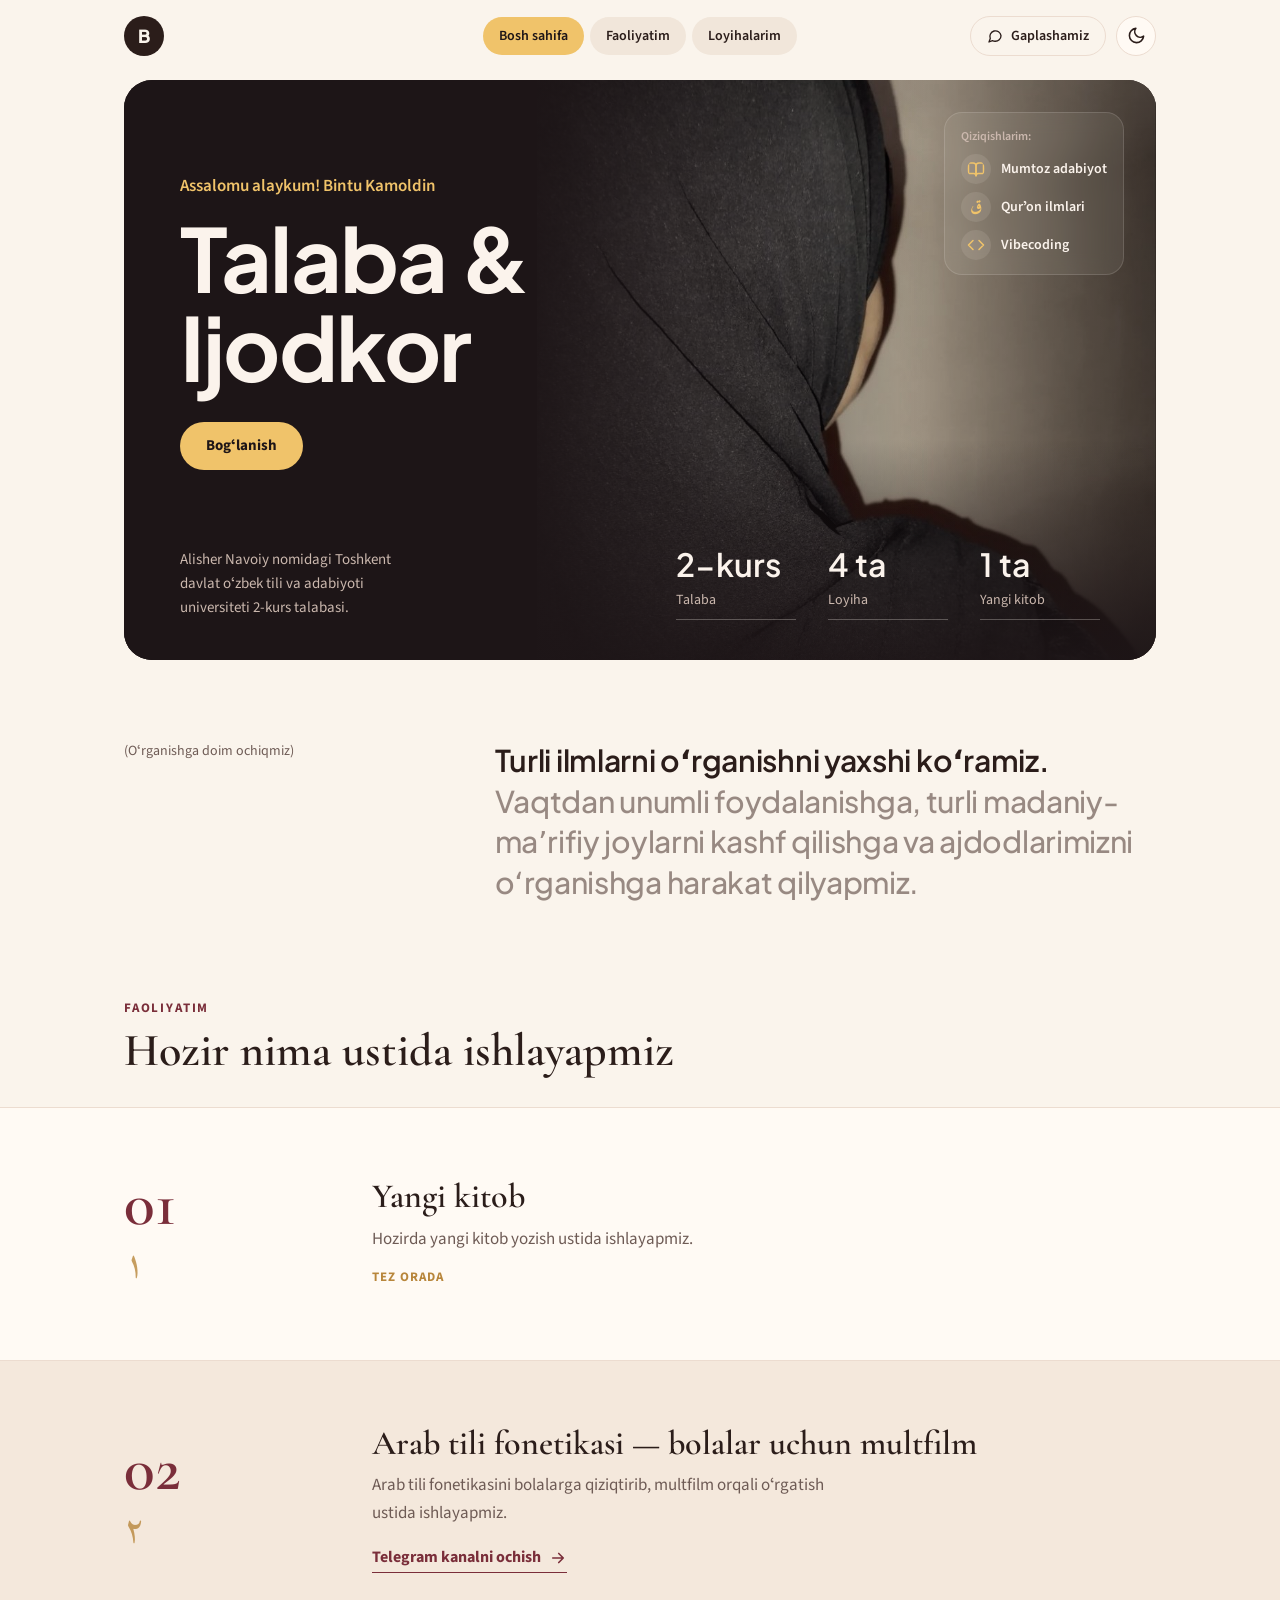
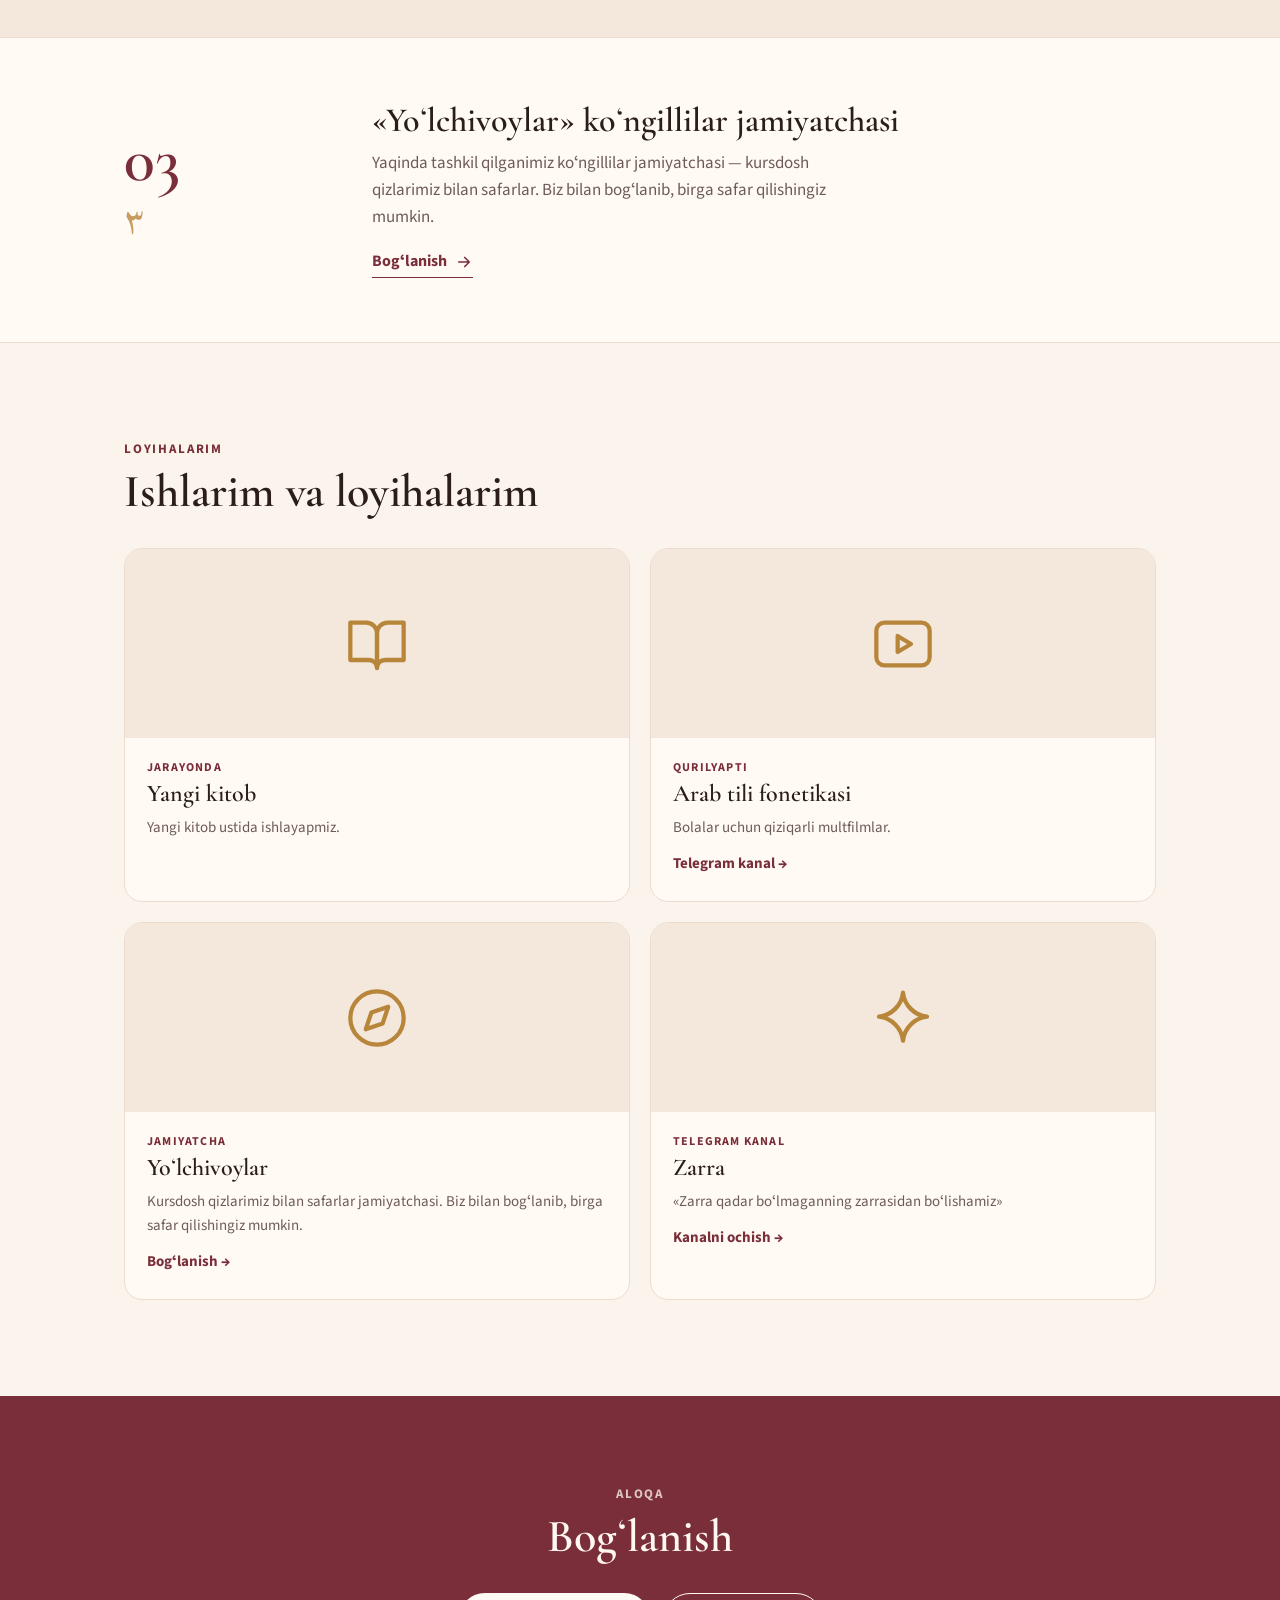
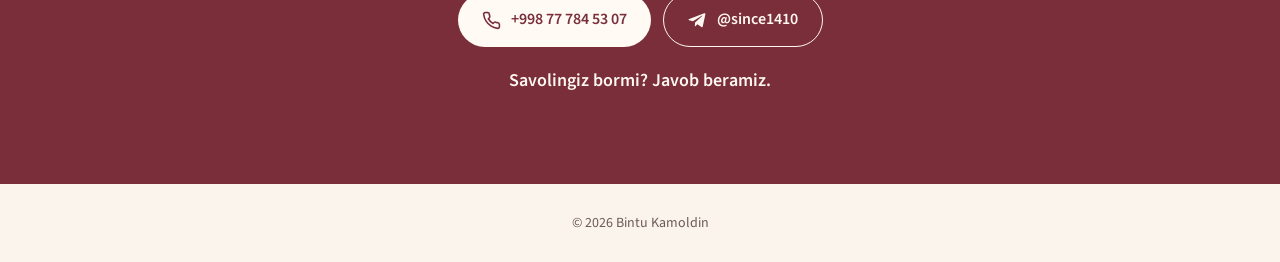
==== Durdona/index.html @ 03c49ab1 "Birinchi commit: shaxsiy vizitka sayti Co-Authored-By: Claude Opus 5.5 <noreply@anthropic.com> Claud" ====
<!doctype html>
<html lang="uz">
<head>
<meta charset="utf-8">
<meta name="viewport" content="width=device-width, initial-scale=1">
<title>Bintu Kamoldin — talaba, ijodkor</title>
<meta name="description" content="Bintu Kamoldin — Alisher Navoiy nomidagi ToshDOʻTAU talabasi. Mumtoz adabiyot, vibecoding va Qurʼon ilmlari.">
<link rel="preconnect" href="https://fonts.googleapis.com">
<link rel="preconnect" href="https://fonts.gstatic.com" crossorigin>
<link href="https://fonts.googleapis.com/css2?family=Amiri:wght@400;700&family=Plus+Jakarta+Sans:wght@500;600;700;800&family=Cormorant+Garamond:wght@500;600;700&family=Source+Sans+3:wght@400;500;600;700&display=swap" rel="stylesheet">
<link rel="stylesheet" href="style.css">
<script src="script.js"></script>
</head>
<body>

  <!-- ===== Yuqori menyu ===== -->
  <header class="topbar">
    <div class="container topbar-inner">
      <a class="logo" href="#top" aria-label="Bintu Kamoldin — bosh sahifa"><span class="logo-circle">B</span></a>
      <nav class="nav">
        <a href="#top" class="active">Bosh sahifa</a>
        <a href="#faoliyat">Faoliyatim</a>
        <a href="#loyihalar">Loyihalarim</a>
      </nav>
      <div class="topbar-right">
        <a class="talk-btn" href="#aloqa">
          <svg viewBox="0 0 24 24" fill="none" stroke="currentColor" stroke-width="2" stroke-linecap="round" stroke-linejoin="round" aria-hidden="true"><path d="M21 11.5a8.4 8.4 0 0 1-9 8.4 8.6 8.6 0 0 1-3.8-.9L3 21l1.9-5.2A8.4 8.4 0 1 1 21 11.5z"/></svg>
          Gaplashamiz
        </a>
        <button class="theme-toggle" type="button" aria-label="Temani almashtirish" title="Temani almashtirish">
          <svg class="icon-moon" viewBox="0 0 24 24" fill="none" stroke="currentColor" stroke-width="2" stroke-linecap="round" stroke-linejoin="round" aria-hidden="true"><path d="M21 12.8A9 9 0 1 1 11.2 3a7 7 0 0 0 9.8 9.8z"/></svg>
          <svg class="icon-sun" viewBox="0 0 24 24" fill="none" stroke="currentColor" stroke-width="2" stroke-linecap="round" stroke-linejoin="round" aria-hidden="true"><circle cx="12" cy="12" r="4"/><path d="M12 2v2M12 20v2M4.9 4.9l1.4 1.4M17.7 17.7l1.4 1.4M2 12h2M20 12h2M4.9 19.1l1.4-1.4M17.7 6.3l1.4-1.4"/></svg>
        </button>
      </div>
    </div>
  </header>

  <main id="top">

    <!-- ===== Hero ===== -->
    <section class="hero">
      <div class="container">
        <div class="hero-card">
          <div class="hero-photo">
            <!-- Rasmingiz: images/photo.jpg -->
            <img src="images/photo.jpg" alt="Bintu Kamoldin">
            <div class="photo-placeholder" aria-hidden="true">
              <span class="ph-letter">ب</span>
              <span class="ph-note">Rasm shu yerda boʻladi</span>
            </div>
          </div>
          <div class="hero-shade" aria-hidden="true"></div>

          <div class="hero-main">
            <p class="hero-hello">Assalomu alaykum! Bintu Kamoldin</p>
            <h1>Talaba &amp;<br>Ijodkor</h1>
            <a class="hero-cta" href="https://t.me/since1410" target="_blank" rel="noopener">Bogʻlanish</a>
          </div>

          <div class="hero-panel">
            <p>Qiziqishlarim:</p>
            <ul>
              <li><svg viewBox="0 0 24 24" fill="none" stroke="currentColor" stroke-width="2" stroke-linecap="round" stroke-linejoin="round" aria-hidden="true"><path d="M2 4h6a4 4 0 0 1 4 4v13a3 3 0 0 0-3-3H2z"/><path d="M22 4h-6a4 4 0 0 0-4 4v13a3 3 0 0 1 3-3h7z"/></svg>Mumtoz adabiyot</li>
              <li><span class="panel-ar" aria-hidden="true">ق</span>Qurʼon ilmlari</li>
              <li><svg viewBox="0 0 24 24" fill="none" stroke="currentColor" stroke-width="2" stroke-linecap="round" stroke-linejoin="round" aria-hidden="true"><path d="m16 18 6-6-6-6M8 6l-6 6 6 6"/></svg>Vibecoding</li>
            </ul>
          </div>

          <div class="hero-bottom">
            <p class="hero-note" id="study-note">Alisher Navoiy nomidagi Toshkent davlat oʻzbek tili va adabiyoti universiteti 2-kurs talabasi.</p>
            <div class="hero-stats">
              <div><strong id="study-value">2-kurs</strong><span id="study-label">Talaba</span></div>
              <div><strong id="project-count">4 ta</strong><span>Loyiha</span></div>
              <div><strong>1 ta</strong><span>Yangi kitob</span></div>
            </div>
          </div>
        </div>
      </div>
    </section>

    <!-- ===== Men haqimda ===== -->
    <section class="intro container">
      <p class="avail">(Oʻrganishga doim ochiqmiz)</p>
      <p class="intro-text">
        <strong>Turli ilmlarni oʻrganishni yaxshi koʻramiz.</strong>
        <span>Vaqtdan unumli foydalanishga, turli madaniy-maʼrifiy joylarni kashf qilishga va ajdodlarimizni oʻrganishga harakat qilyapmiz.</span>
      </p>
    </section>

    <!-- ===== Faoliyatim (3 ta ish) ===== -->
    <div id="faoliyat" class="section-head container">
      <p class="eyebrow">Faoliyatim</p>
      <h2>Hozir nima ustida ishlayapmiz</h2>
    </div>

    <section class="service">
      <div class="container service-inner">
        <div class="service-mark"><span class="num">01</span><span class="ar">١</span></div>
        <div class="service-body">
          <h3>Yangi kitob</h3>
          <p>Hozirda yangi kitob yozish ustida ishlayapmiz.</p>
          <p class="status">Tez orada</p>
        </div>
      </div>
    </section>

    <section class="service service-alt">
      <div class="container service-inner">
        <div class="service-mark"><span class="num">02</span><span class="ar">٢</span></div>
        <div class="service-body">
          <h3>Arab tili fonetikasi — bolalar uchun multfilm</h3>
          <p>Arab tili fonetikasini bolalarga qiziqtirib, multfilm orqali oʻrgatish ustida ishlayapmiz.</p>
          <a class="link-btn" href="https://t.me/somethingwithai" target="_blank" rel="noopener">
            Telegram kanalni ochish
            <svg viewBox="0 0 24 24" fill="none" stroke="currentColor" stroke-width="2.2" stroke-linecap="round" stroke-linejoin="round" aria-hidden="true"><path d="M5 12h14M13 6l6 6-6 6"/></svg>
          </a>
        </div>
      </div>
    </section>

    <section class="service">
      <div class="container service-inner">
        <div class="service-mark"><span class="num">03</span><span class="ar">٣</span></div>
        <div class="service-body">
          <h3>«Yoʻlchivoylar» koʻngillilar jamiyatchasi</h3>
          <p>Yaqinda tashkil qilganimiz koʻngillilar jamiyatchasi — kursdosh qizlarimiz bilan safarlar.
          Biz bilan bogʻlanib, birga safar qilishingiz mumkin.</p>
          <a class="link-btn" href="https://t.me/since1410" target="_blank" rel="noopener">
            Bogʻlanish
            <svg viewBox="0 0 24 24" fill="none" stroke="currentColor" stroke-width="2.2" stroke-linecap="round" stroke-linejoin="round" aria-hidden="true"><path d="M5 12h14M13 6l6 6-6 6"/></svg>
          </a>
        </div>
      </div>
    </section>

    <!-- ===== Loyihalarim ===== -->
    <section id="loyihalar" class="projects">
      <div class="container">
        <div class="section-head-inline">
          <p class="eyebrow">Loyihalarim</p>
          <h2>Ishlarim va loyihalarim</h2>
        </div>

        <!-- Har bir loyiha — bitta <article class="project"> -->
        <div class="project-grid">
          <article class="project">
            <div class="project-cover">
              <svg viewBox="0 0 24 24" fill="none" stroke="currentColor" stroke-width="1.6" stroke-linecap="round" stroke-linejoin="round" aria-hidden="true"><path d="M2 4h6a4 4 0 0 1 4 4v13a3 3 0 0 0-3-3H2z"/><path d="M22 4h-6a4 4 0 0 0-4 4v13a3 3 0 0 1 3-3h7z"/></svg>
            </div>
            <div class="project-body">
              <p class="project-tag">Jarayonda</p>
              <h3>Yangi kitob</h3>
              <p>Yangi kitob ustida ishlayapmiz.</p>
            </div>
          </article>
          <article class="project">
            <div class="project-cover">
              <svg viewBox="0 0 24 24" fill="none" stroke="currentColor" stroke-width="1.6" stroke-linecap="round" stroke-linejoin="round" aria-hidden="true"><rect x="2" y="4" width="20" height="16" rx="3"/><path d="m10 9 5 3-5 3z"/></svg>
            </div>
            <div class="project-body">
              <p class="project-tag">Qurilyapti</p>
              <h3>Arab tili fonetikasi</h3>
              <p>Bolalar uchun qiziqarli multfilmlar.</p>
              <a class="project-link" href="https://t.me/somethingwithai" target="_blank" rel="noopener">Telegram kanal →</a>
            </div>
          </article>
          <article class="project">
            <div class="project-cover">
              <svg viewBox="0 0 24 24" fill="none" stroke="currentColor" stroke-width="1.6" stroke-linecap="round" stroke-linejoin="round" aria-hidden="true"><circle cx="12" cy="12" r="10"/><path d="m16.2 7.8-2.1 6.3-6.3 2.1 2.1-6.3z"/></svg>
            </div>
            <div class="project-body">
              <p class="project-tag">Jamiyatcha</p>
              <h3>Yoʻlchivoylar</h3>
              <p>Kursdosh qizlarimiz bilan safarlar jamiyatchasi. Biz bilan bogʻlanib, birga safar qilishingiz mumkin.</p>
              <a class="project-link" href="https://t.me/since1410" target="_blank" rel="noopener">Bogʻlanish →</a>
            </div>
          </article>
          <article class="project">
            <div class="project-cover">
              <svg viewBox="0 0 24 24" fill="none" stroke="currentColor" stroke-width="1.6" stroke-linecap="round" stroke-linejoin="round" aria-hidden="true"><path d="M12 2.5c.5 4.7 4.3 8.5 9 9-4.7.5-8.5 4.3-9 9-.5-4.7-4.3-8.5-9-9 4.7-.5 8.5-4.3 9-9z"/></svg>
            </div>
            <div class="project-body">
              <p class="project-tag">Telegram kanal</p>
              <h3>Zarra</h3>
              <p>«Zarra qadar boʻlmaganning zarrasidan boʻlishamiz»</p>
              <a class="project-link" href="https://t.me/whenilearn" target="_blank" rel="noopener">Kanalni ochish →</a>
            </div>
          </article>
        </div>
      </div>
    </section>

    <!-- ===== Aloqa ===== -->
    <section id="aloqa" class="contact">
      <div class="container contact-inner">
        <p class="eyebrow eyebrow-light">Aloqa</p>
        <h2>Bogʻlanish</h2>
        <div class="actions actions-center">
          <a class="btn btn-light" href="tel:+998777845307">
            <svg viewBox="0 0 24 24" fill="none" stroke="currentColor" stroke-width="2" stroke-linecap="round" stroke-linejoin="round" aria-hidden="true"><path d="M22 16.9v3a2 2 0 0 1-2.2 2 19.8 19.8 0 0 1-8.6-3.1 19.5 19.5 0 0 1-6-6A19.8 19.8 0 0 1 2.1 4.2 2 2 0 0 1 4.1 2h3a2 2 0 0 1 2 1.7c.1.9.4 1.8.7 2.7a2 2 0 0 1-.5 2.1L8 9.8a16 16 0 0 0 6 6l1.3-1.3a2 2 0 0 1 2.1-.4c.9.3 1.8.6 2.7.7a2 2 0 0 1 1.7 2z"/></svg>
            +998 77 784 53 07
          </a>
          <a class="btn btn-ghost" href="https://t.me/since1410" target="_blank" rel="noopener">
            <svg viewBox="0 0 24 24" fill="currentColor" aria-hidden="true"><path d="M21.9 4.3 18.7 19.4c-.2 1.1-.9 1.3-1.8.8l-4.9-3.6-2.4 2.3c-.3.3-.5.5-1 .5l.3-5 9.1-8.2c.4-.4-.1-.6-.6-.2L6.2 13.1l-4.8-1.5c-1-.3-1.1-1 .2-1.5L20.5 2.8c.9-.3 1.7.2 1.4 1.5z"/></svg>
            @since1410
          </a>
        </div>
        <p class="question">Savolingiz bormi? Javob beramiz.</p>
      </div>
    </section>
  </main>

  <footer class="footer">
    <div class="container">© <span id="year">2026</span> Bintu Kamoldin</div>
  </footer>

</body>
</html>
---- Durdona/style.css ----
/* ===== Ranglar ===== */
:root {
  --bg: #faf4ec;
  --card: #fffaf4;
  --ink: #2b1d1a;
  --muted: #6e5b55;
  --line: #ecdcd0;
  --accent: #7a2e3a;       /* iliq qizgʻish-bordo */
  --accent-ink: #fff8f2;
  --gold: #b8863b;
  --soft: #f4e8dc;
  --band: #7a2e3a;         /* aloqa boʻlimi foni */
  --band-ink: #fff8f2;
  --pill: #f1e6da;          /* menyu tugmalari foni */
  --hero-card: #1d1517;     /* hero kartasi (ikkala temada ham toʻq) */
  --hero-ink: #fbf3ec;
  --hero-muted: #cbb8ae;
  --hero-accent: #f0c36a;   /* iliq tilla urgʻu */
  --hero-accent-ink: #1d1517;
}
/* Qorongʻi tema: qurilma sozlamasi boʻyicha (agar foydalanuvchi yorugʻni tanlamagan boʻlsa) */
@media (prefers-color-scheme: dark) {
  :root:not([data-theme="light"]) {
    --bg: #1b1314;
    --card: #241a1b;
    --ink: #f3e8e0;
    --muted: #b9a59c;
    --line: #3a2a2b;
    --accent: #e3909b;
    --accent-ink: #1b1314;
    --gold: #d9aa5f;
    --soft: #2c2021;
    --band: #3a1f25;
    --band-ink: #f3e8e0;
    --pill: #2f2324;
    --hero-card: #120c0d;
    color-scheme: dark;
  }
}
/* Qorongʻi tema: tugma orqali tanlanganda */
:root[data-theme="dark"] {
  --bg: #1b1314;
  --card: #241a1b;
  --ink: #f3e8e0;
  --muted: #b9a59c;
  --line: #3a2a2b;
  --accent: #e3909b;
  --accent-ink: #1b1314;
  --gold: #d9aa5f;
  --soft: #2c2021;
  --band: #3a1f25;
  --band-ink: #f3e8e0;
  --pill: #2f2324;
  --hero-card: #120c0d;
  color-scheme: dark;
}

/* ===== Asos ===== */
* { box-sizing: border-box; margin: 0; padding: 0; }
html { scroll-behavior: smooth; scroll-padding-top: 72px; }
body {
  background: var(--bg);
  color: var(--ink);
  font-family: "Source Sans 3", system-ui, -apple-system, "Segoe UI", sans-serif;
  font-size: 17px;
  line-height: 1.6;
  transition: background-color .25s ease, color .25s ease;
}
a { color: inherit; }
.container {
  width: 100%;
  max-width: 1080px;
  margin: 0 auto;
  padding-left: 24px;
  padding-right: 24px;
}
.eyebrow {
  font-size: 13px;
  font-weight: 700;
  letter-spacing: .14em;
  text-transform: uppercase;
  color: var(--accent);
}
h1, h2, h3 {
  font-family: "Cormorant Garamond", Georgia, "Times New Roman", serif;
  font-weight: 600;
  line-height: 1.1;
  text-wrap: balance;
}
h2 { font-size: clamp(32px, 5vw, 46px); margin-top: 6px; }
.lead { color: var(--muted); font-size: 18px; max-width: 50ch; }

/* ===== Tugmalar ===== */
.actions { display: flex; flex-wrap: wrap; gap: 12px; margin-top: 32px; }
.actions-center { justify-content: center; }
.btn {
  display: inline-flex;
  align-items: center;
  justify-content: center;
  gap: 10px;
  padding: 13px 24px;
  border-radius: 999px;
  font-size: 16px;
  font-weight: 600;
  text-decoration: none;
  transition: transform .15s ease, opacity .15s ease;
}
.btn:hover { transform: translateY(-1px); opacity: .92; }
.btn:focus-visible, .link-btn:focus-visible { outline: 3px solid var(--gold); outline-offset: 3px; }
.btn svg { width: 19px; height: 19px; flex: none; }
.btn-primary { background: var(--accent); color: var(--accent-ink); }
.btn-outline { border: 1.5px solid var(--accent); color: var(--accent); }
.btn-light { background: var(--card); color: var(--accent); }
.btn-ghost { border: 1.5px solid var(--band-ink); color: var(--band-ink); }

/* ===== Yuqori menyu ===== */
.topbar {
  position: sticky;
  top: 0;
  z-index: 10;
  background: var(--bg);
}
.topbar-inner {
  display: grid;
  grid-template-columns: 1fr auto 1fr;
  align-items: center;
  height: 72px;
}
.logo { text-decoration: none; justify-self: start; }
.logo-circle {
  width: 40px;
  height: 40px;
  border-radius: 50%;
  background: var(--ink);
  color: var(--bg);
  display: grid;
  place-items: center;
  font-family: "Plus Jakarta Sans", system-ui, sans-serif;
  font-weight: 800;
  font-size: 18px;
}
.nav { display: flex; gap: 6px; }
.nav a {
  text-decoration: none;
  font-size: 14px;
  font-weight: 600;
  color: var(--ink);
  background: var(--pill);
  padding: 8px 16px;
  border-radius: 999px;
}
.nav a:hover { color: var(--accent); }
.nav a.active { background: var(--hero-accent); color: var(--hero-accent-ink); }
.topbar-right { display: flex; align-items: center; gap: 10px; justify-self: end; }
.talk-btn {
  display: inline-flex;
  align-items: center;
  gap: 8px;
  font-size: 14px;
  font-weight: 600;
  text-decoration: none;
  color: var(--ink);
  border: 1.5px solid var(--line);
  padding: 8px 16px;
  border-radius: 999px;
}
.talk-btn svg { width: 16px; height: 16px; }
.talk-btn:hover { border-color: var(--accent); color: var(--accent); }
.nav a:focus-visible, .talk-btn:focus-visible, .hero-cta:focus-visible { outline: 3px solid var(--gold); outline-offset: 3px; }

/* ===== Tema tugmasi ===== */
.theme-toggle {
  width: 40px;
  height: 40px;
  border-radius: 50%;
  border: 1.5px solid var(--line);
  background: var(--card);
  color: var(--ink);
  display: grid;
  place-items: center;
  cursor: pointer;
  flex: none;
}
.theme-toggle:hover { color: var(--accent); }
.theme-toggle:focus-visible { outline: 3px solid var(--gold); outline-offset: 2px; }
.theme-toggle svg { width: 19px; height: 19px; }
.theme-toggle .icon-sun { display: none; }
[data-current="dark"] .theme-toggle .icon-sun { display: block; }
[data-current="dark"] .theme-toggle .icon-moon { display: none; }

/* ===== Hero (toʻq karta) ===== */
.hero { padding: 8px 0 0; }
.hero-card {
  position: relative;
  overflow: hidden;
  border-radius: 28px;
  background: var(--hero-card);
  color: var(--hero-ink);
  min-height: 580px;
  padding: 56px 56px 40px;
  display: flex;
  flex-direction: column;
  justify-content: space-between;
  gap: 40px;
}
.hero-photo {
  position: absolute;
  top: 0;
  bottom: 0;
  right: 0;
  width: 60%;
}
.hero-photo img {
  position: absolute;
  inset: 0;
  width: 100%;
  height: 100%;
  object-fit: cover;
  object-position: center 30%;
  filter: brightness(.78) contrast(1.05) sepia(.12);
}
.hero-shade {
  position: absolute;
  inset: 0;
  pointer-events: none;
  background:
    linear-gradient(90deg, var(--hero-card) 38%, color-mix(in srgb, var(--hero-card) 55%, transparent) 55%, transparent 78%),
    linear-gradient(0deg, color-mix(in srgb, var(--hero-card) 90%, transparent) 0%, transparent 38%),
    linear-gradient(270deg, color-mix(in srgb, var(--hero-card) 45%, transparent) 0%, transparent 25%);
}
.photo-placeholder {
  position: absolute;
  inset: 0;
  display: none;
  flex-direction: column;
  align-items: center;
  justify-content: center;
  gap: 8px;
  color: var(--hero-accent);
}
.hero-photo.no-photo img { display: none; }
.hero-photo.no-photo .photo-placeholder { display: flex; }
.ph-letter { font-family: "Amiri", serif; font-size: 150px; line-height: 1; opacity: .5; }
.ph-note { font-size: 14px; color: var(--hero-muted); }

.hero-main { position: relative; margin: auto 0; max-width: 560px; }
.hero-hello { color: var(--hero-accent); font-size: 17px; font-weight: 600; }
.hero h1 {
  font-family: "Plus Jakarta Sans", system-ui, -apple-system, "Segoe UI", sans-serif;
  font-weight: 700;
  font-size: clamp(48px, 7vw, 88px);
  line-height: 1.02;
  letter-spacing: -0.02em;
  color: var(--hero-ink);
  margin: 12px 0 30px;
}
.hero-cta {
  display: inline-block;
  background: var(--hero-accent);
  color: var(--hero-accent-ink);
  font-size: 15px;
  font-weight: 700;
  padding: 12px 26px;
  border-radius: 999px;
  text-decoration: none;
  transition: transform .15s ease;
}
.hero-cta:hover { transform: translateY(-1px); }

.hero-panel {
  position: absolute;
  top: 32px;
  right: 32px;
  background: color-mix(in srgb, var(--hero-ink) 7%, transparent);
  border: 1px solid color-mix(in srgb, var(--hero-ink) 14%, transparent);
  backdrop-filter: blur(10px);
  border-radius: 18px;
  padding: 14px 16px;
}
.hero-panel p { font-size: 12px; font-weight: 600; color: var(--hero-muted); margin-bottom: 8px; }
.hero-panel ul { list-style: none; display: flex; flex-direction: column; gap: 8px; }
.hero-panel li { display: flex; align-items: center; gap: 10px; font-size: 14px; font-weight: 600; color: var(--hero-ink); }
.hero-panel svg, .panel-ar {
  width: 30px;
  height: 30px;
  padding: 6px;
  border-radius: 50%;
  background: color-mix(in srgb, var(--hero-ink) 10%, transparent);
  color: var(--hero-accent);
  flex: none;
}
.panel-ar { display: grid; place-items: center; padding: 0; font-family: "Amiri", serif; font-size: 18px; line-height: 1; }

.hero-bottom {
  position: relative;
  display: flex;
  justify-content: space-between;
  align-items: flex-end;
  gap: 32px;
}
.hero-note { max-width: 34ch; font-size: 15px; color: var(--hero-muted); }
.hero-stats { display: grid; grid-template-columns: repeat(3, minmax(120px, 1fr)); gap: 32px; }
.hero-stats strong {
  display: block;
  font-family: "Plus Jakarta Sans", system-ui, sans-serif;
  font-size: 32px;
  font-weight: 600;
  line-height: 1.1;
  color: var(--hero-ink);
}
.hero-stats span {
  display: block;
  margin-top: 6px;
  padding-bottom: 8px;
  font-size: 14px;
  color: var(--hero-muted);
  border-bottom: 1px solid color-mix(in srgb, var(--hero-ink) 28%, transparent);
}

/* ===== Men haqimda ===== */
.intro {
  display: grid;
  grid-template-columns: 1fr 2fr;
  gap: 40px;
  padding-top: 80px;
  padding-bottom: 32px;
}
.avail { font-size: 14px; color: var(--muted); }
.intro-text {
  font-family: "Plus Jakarta Sans", system-ui, sans-serif;
  font-size: clamp(22px, 2.6vw, 30px);
  font-weight: 500;
  line-height: 1.35;
  letter-spacing: -0.01em;
}
.intro-text strong { font-weight: 600; color: var(--ink); }
.intro-text span { color: color-mix(in srgb, var(--muted) 70%, transparent); }

/* ===== Faoliyatim ===== */
.section-head { padding-top: 64px; padding-bottom: 32px; }
.service { background: var(--card); border-top: 1px solid var(--line); padding: 64px 0; }
.service-alt { background: var(--soft); }
.service-inner {
  display: grid;
  grid-template-columns: 200px 1fr;
  gap: 48px;
  align-items: center;
}
.service-mark { display: flex; flex-direction: column; gap: 2px; }
.service-mark .num {
  font-family: "Cormorant Garamond", Georgia, serif;
  font-size: 64px;
  font-weight: 600;
  line-height: 1;
  color: var(--accent);
}
.service-mark .ar {
  font-family: "Amiri", serif;
  font-size: 36px;
  color: var(--gold);
  opacity: .8;
}
.service-body { min-width: 0; }
.service-body h3 { font-size: clamp(26px, 3.4vw, 34px); margin-bottom: 10px; }
.service-body p { color: var(--muted); font-size: 17px; max-width: 58ch; }
.status {
  display: inline-block;
  margin-top: 14px;
  font-size: 13px !important;
  font-weight: 700;
  letter-spacing: .08em;
  text-transform: uppercase;
  color: var(--gold) !important;
}
.link-btn {
  display: inline-flex;
  align-items: center;
  gap: 8px;
  margin-top: 18px;
  font-weight: 700;
  font-size: 16px;
  color: var(--accent);
  text-decoration: none;
  border-bottom: 1.5px solid currentColor;
  padding-bottom: 2px;
}
.link-btn svg { width: 18px; height: 18px; transition: transform .15s ease; }
.link-btn:hover svg { transform: translateX(3px); }

/* ===== Loyihalarim ===== */
.projects { padding: 96px 0; border-top: 1px solid var(--line); }
.section-head-inline { padding-bottom: 32px; }
.project-grid {
  display: grid;
  grid-template-columns: repeat(2, 1fr);
  gap: 20px;
}
.project {
  background: var(--card);
  border: 1px solid var(--line);
  border-radius: 18px;
  overflow: hidden;
  transition: transform .2s ease;
}
.project:hover { transform: translateY(-3px); }
.project-cover {
  aspect-ratio: 16 / 6;
  background: var(--soft);
  display: grid;
  place-items: center;
}
.project-cover span { font-family: "Amiri", serif; font-size: 64px; color: var(--gold); opacity: .6; }
.project-cover svg { width: 64px; height: 64px; color: var(--gold); }
.project-link {
  display: inline-block;
  margin-top: 12px;
  font-size: 15px;
  font-weight: 700;
  color: var(--accent);
  text-decoration: none;
}
.project-link:hover { text-decoration: underline; text-underline-offset: 3px; }
.project-link:focus-visible { outline: 3px solid var(--gold); outline-offset: 3px; }
.project-cover img { width: 100%; height: 100%; object-fit: cover; }
.project-body { padding: 20px 22px 24px; }
.project-tag {
  font-size: 12px;
  font-weight: 700;
  letter-spacing: .1em;
  text-transform: uppercase;
  color: var(--accent);
}
.project-body h3 { font-size: 24px; margin: 4px 0 8px; }
.project-body p:not(.project-tag) { color: var(--muted); font-size: 15px; }

/* ===== Aloqa ===== */
.contact { background: var(--band); color: var(--band-ink); padding: 88px 0; }
.contact-inner { text-align: center; }
.eyebrow-light { color: var(--band-ink); opacity: .75; }
.contact h2 { margin-top: 6px; }
.question { margin-top: 20px; font-size: 18px; font-weight: 600; }

/* ===== Pastki qism ===== */
.footer { padding: 28px 0; font-size: 14px; color: var(--muted); text-align: center; }

/* ===== Telefon / planshet ===== */
@media (max-width: 860px) {
  .topbar-inner { grid-template-columns: auto 1fr; }
  .nav { display: none; }
  .hero-card { min-height: 0; padding: 28px 22px 26px; gap: 24px; }
  .hero-photo { width: 100%; height: 340px; bottom: auto; }
  .hero-shade {
    background: linear-gradient(0deg, var(--hero-card) calc(100% - 340px), color-mix(in srgb, var(--hero-card) 40%, transparent) calc(100% - 200px), transparent 100%);
  }
  .hero-main { margin: 250px 0 0; }
  .hero-panel { position: relative; top: auto; right: auto; }
  .hero-bottom { flex-direction: column; align-items: stretch; gap: 24px; }
  .hero-stats { grid-template-columns: repeat(3, 1fr); gap: 14px; }
  .hero-stats strong { font-size: 22px; }
  .hero-stats span { font-size: 13px; }
  .intro { grid-template-columns: 1fr; gap: 12px; padding-top: 56px; }
  .service { padding: 48px 0; }
  .service-inner { grid-template-columns: 1fr; gap: 12px; }
  .service-mark { flex-direction: row; align-items: baseline; gap: 14px; }
  .service-mark .num { font-size: 50px; }
  .project-grid { grid-template-columns: 1fr; }
  .projects { padding: 72px 0; }
}
@media (max-width: 520px) {
  .container { padding-left: 16px; padding-right: 16px; }
  .talk-btn { padding: 8px 12px; }
  .btn { flex: 1 1 100%; }
  .lead { font-size: 17px; }
}
@media (prefers-reduced-motion: reduce) {
  * { transition: none !important; scroll-behavior: auto !important; }
}
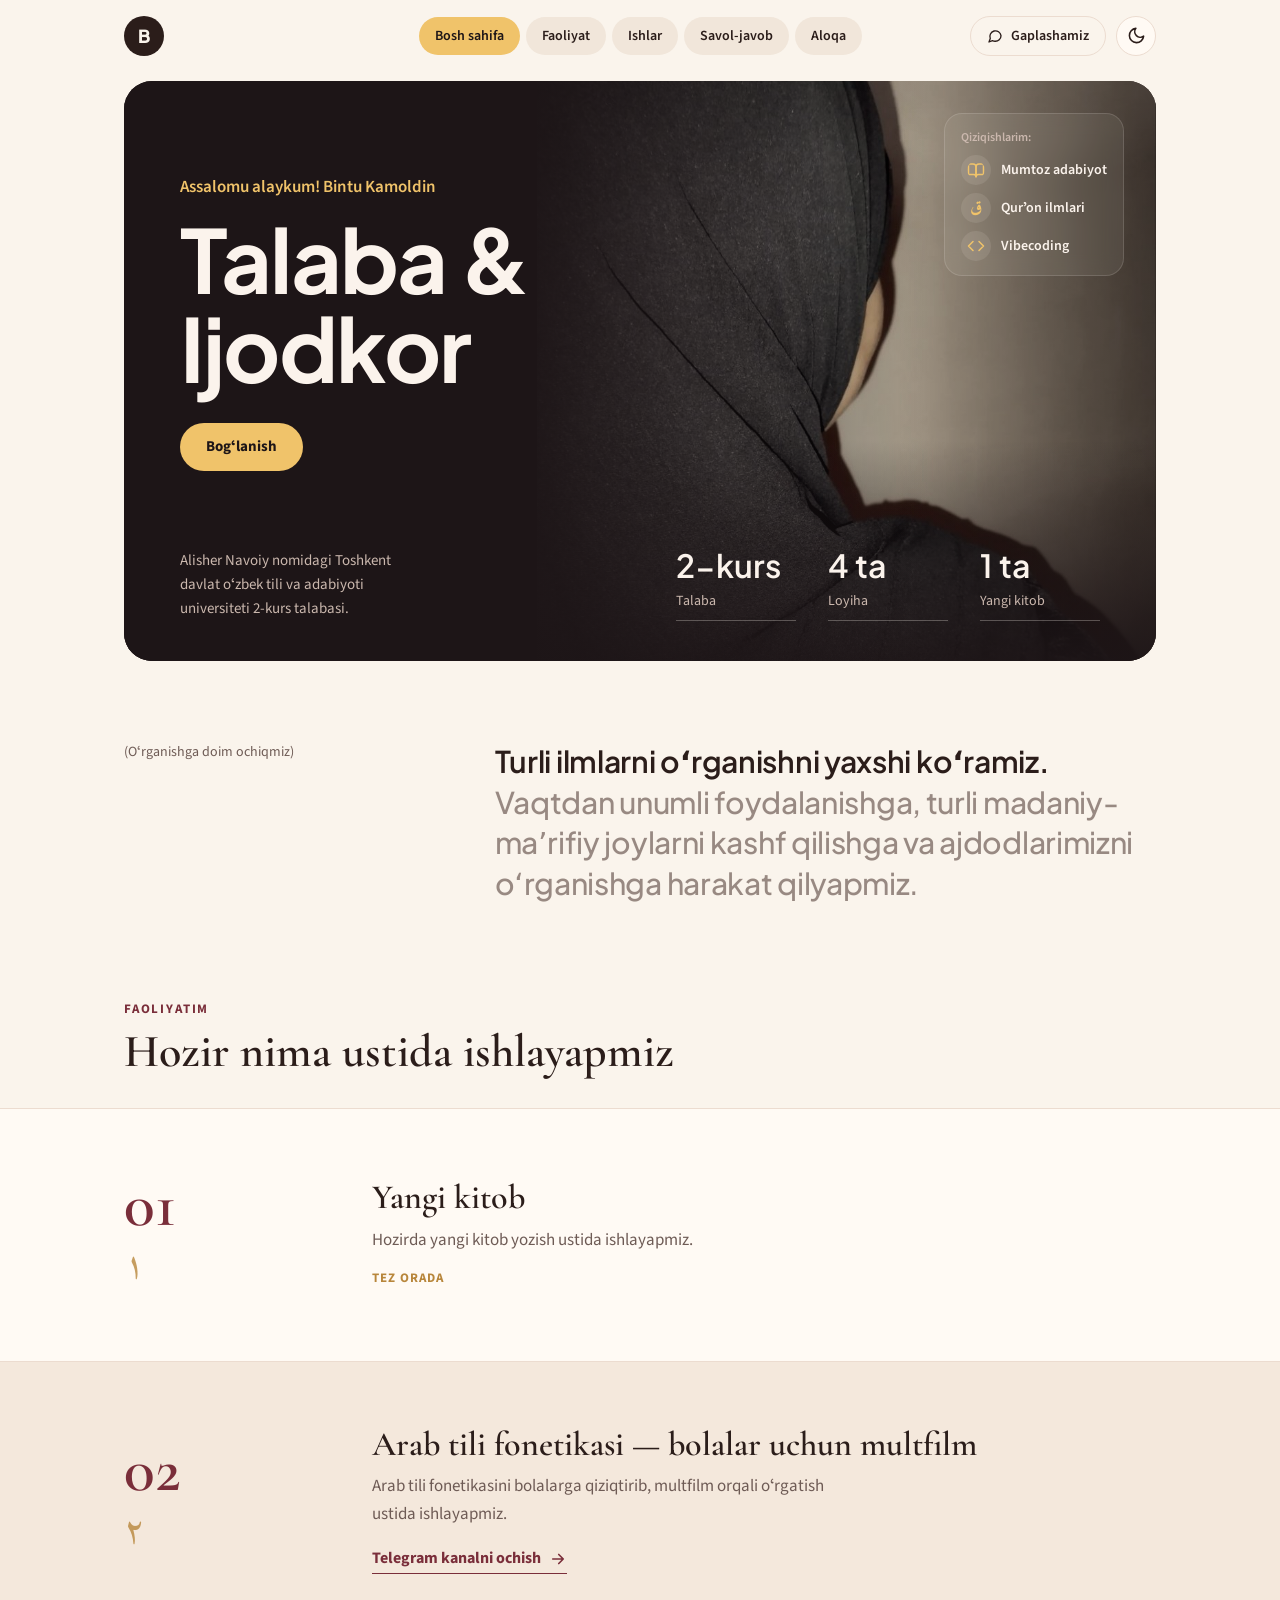
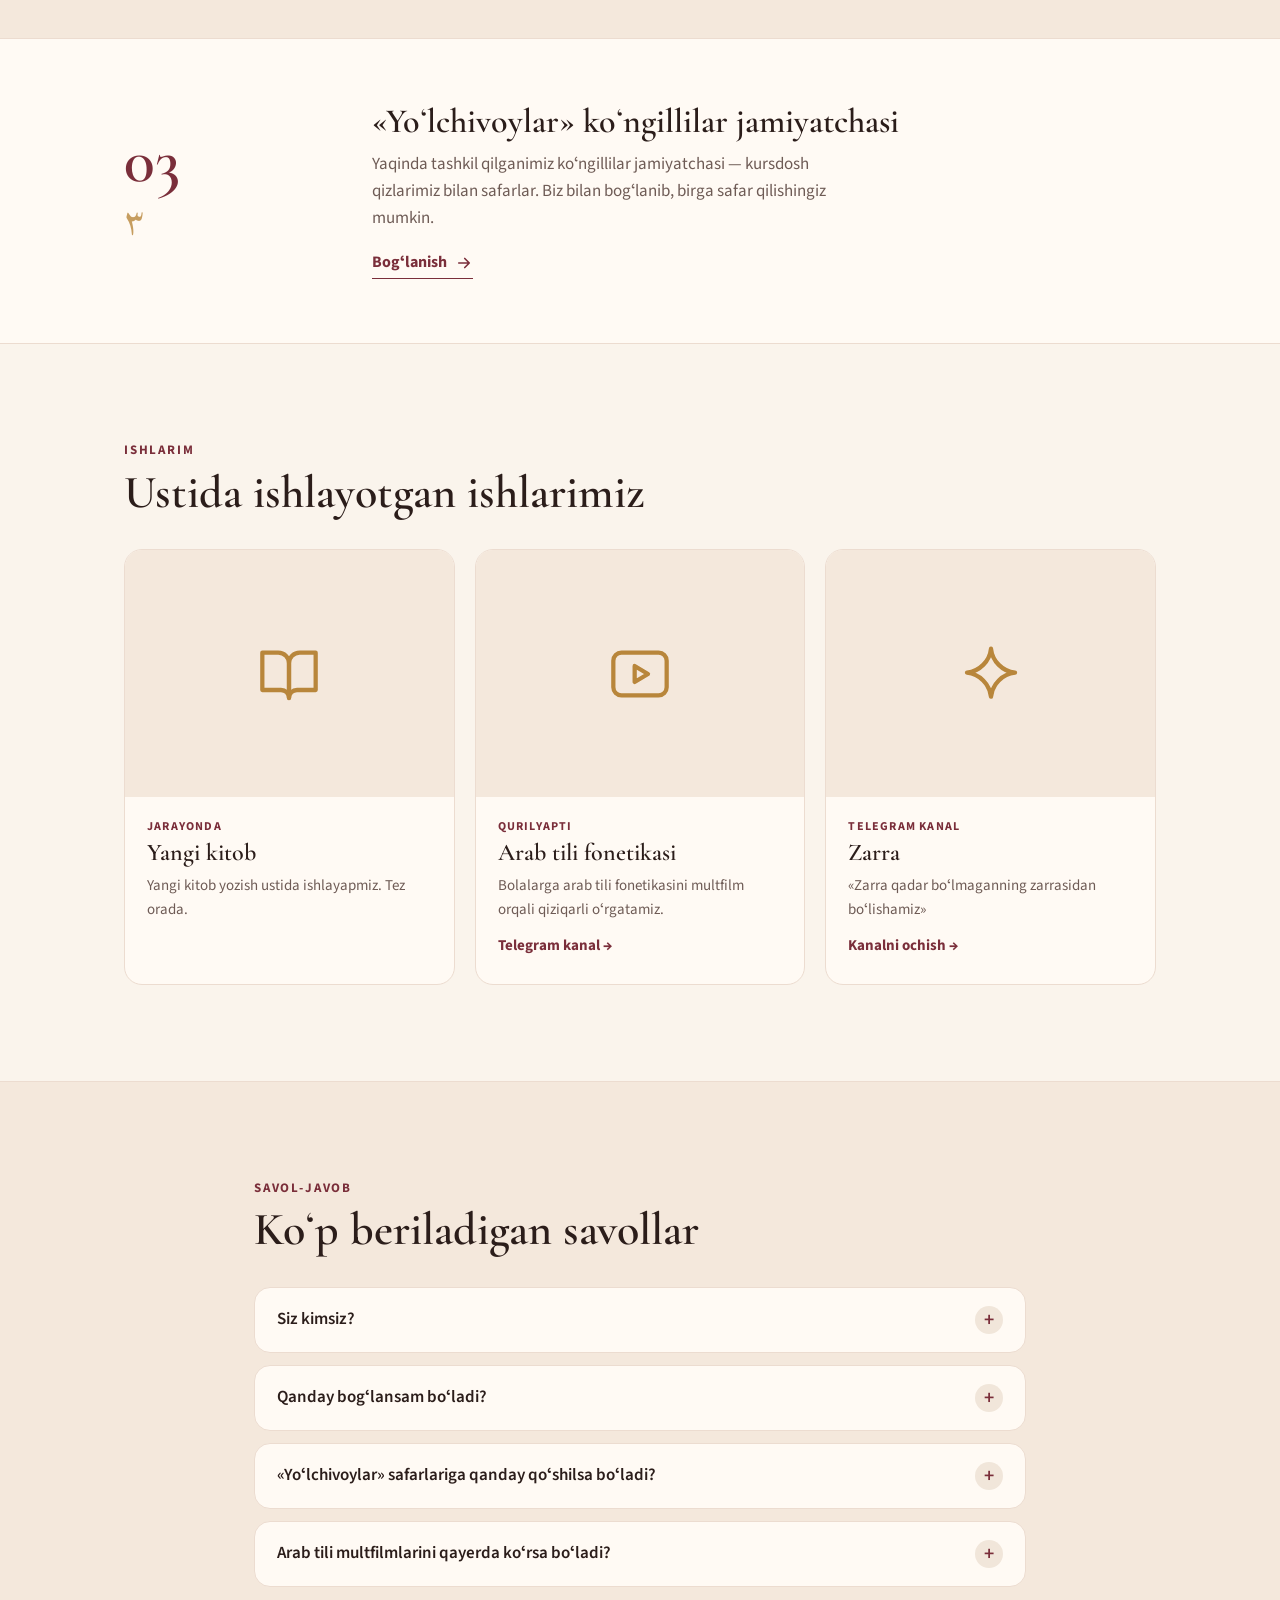
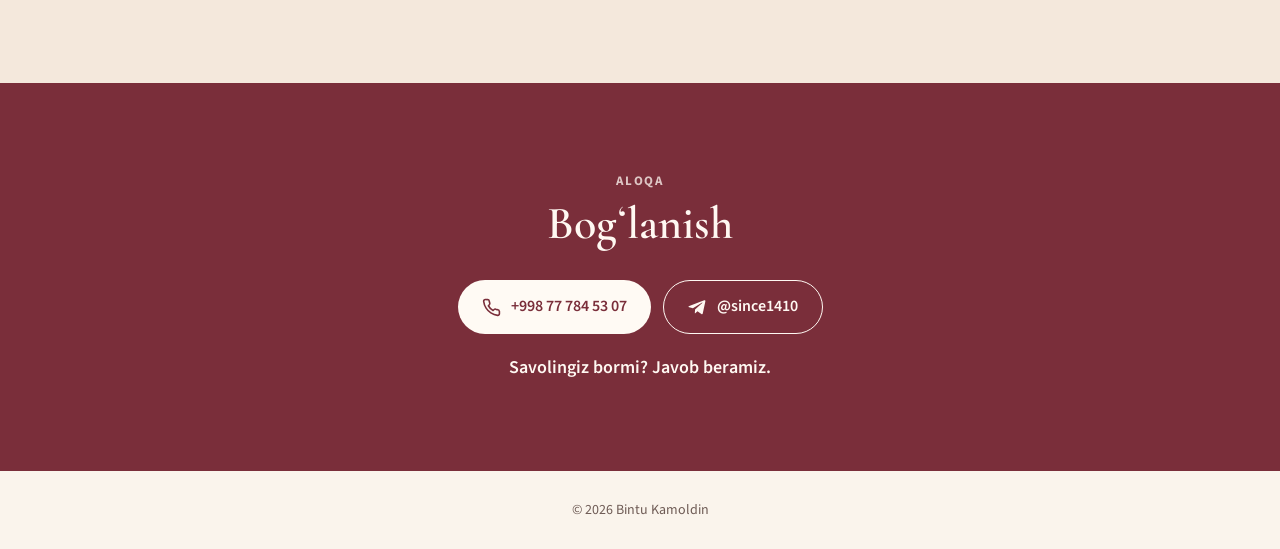
==== commit 60e2340c: "Sayt kengaytirildi: telefonda menyu, Ishlarim va Savol-javob - Menyu: 5 ta bo'lim havolasi, telefond" ====
--- a/Durdona/index.html
+++ b/Durdona/index.html
@@ -17,10 +17,12 @@
   <header class="topbar">
     <div class="container topbar-inner">
       <a class="logo" href="#top" aria-label="Bintu Kamoldin — bosh sahifa"><span class="logo-circle">B</span></a>
-      <nav class="nav">
-        <a href="#top" class="active">Bosh sahifa</a>
-        <a href="#faoliyat">Faoliyatim</a>
-        <a href="#loyihalar">Loyihalarim</a>
+      <nav class="nav" aria-label="Boʻlimlar">
+        <a href="#top" class="active" aria-current="true">Bosh sahifa</a>
+        <a href="#faoliyat">Faoliyat</a>
+        <a href="#ishlar">Ishlar</a>
+        <a href="#savol-javob">Savol-javob</a>
+        <a href="#aloqa">Aloqa</a>
       </nav>
       <div class="topbar-right">
         <a class="talk-btn" href="#aloqa">
@@ -118,7 +120,7 @@
       </div>
     </section>
 
-    <section class="service">
+    <section class="service" data-project>
       <div class="container service-inner">
         <div class="service-mark"><span class="num">03</span><span class="ar">٣</span></div>
         <div class="service-body">
@@ -133,49 +135,40 @@
       </div>
     </section>
 
-    <!-- ===== Loyihalarim ===== -->
-    <section id="loyihalar" class="projects">
+    <!-- ===== Ishlarim ===== -->
+    <section id="ishlar" class="projects">
       <div class="container">
         <div class="section-head-inline">
-          <p class="eyebrow">Loyihalarim</p>
-          <h2>Ishlarim va loyihalarim</h2>
-        </div>
-
-        <!-- Har bir loyiha — bitta <article class="project"> -->
+          <p class="eyebrow">Ishlarim</p>
+          <h2>Ustida ishlayotgan ishlarimiz</h2>
+        </div>
+
+        <!-- Har bir ish — bitta <article class="project" data-project>.
+             Rasm qoʻshish: rasmni images/ papkasiga qoʻying va
+             .project-cover ichidagi <svg> oʻrniga <img src="images/ish-1.jpg" alt="..."> yozing. -->
         <div class="project-grid">
-          <article class="project">
+          <article class="project" data-project>
             <div class="project-cover">
               <svg viewBox="0 0 24 24" fill="none" stroke="currentColor" stroke-width="1.6" stroke-linecap="round" stroke-linejoin="round" aria-hidden="true"><path d="M2 4h6a4 4 0 0 1 4 4v13a3 3 0 0 0-3-3H2z"/><path d="M22 4h-6a4 4 0 0 0-4 4v13a3 3 0 0 1 3-3h7z"/></svg>
             </div>
             <div class="project-body">
               <p class="project-tag">Jarayonda</p>
               <h3>Yangi kitob</h3>
-              <p>Yangi kitob ustida ishlayapmiz.</p>
+              <p>Yangi kitob yozish ustida ishlayapmiz. Tez orada.</p>
             </div>
           </article>
-          <article class="project">
+          <article class="project" data-project>
             <div class="project-cover">
               <svg viewBox="0 0 24 24" fill="none" stroke="currentColor" stroke-width="1.6" stroke-linecap="round" stroke-linejoin="round" aria-hidden="true"><rect x="2" y="4" width="20" height="16" rx="3"/><path d="m10 9 5 3-5 3z"/></svg>
             </div>
             <div class="project-body">
               <p class="project-tag">Qurilyapti</p>
               <h3>Arab tili fonetikasi</h3>
-              <p>Bolalar uchun qiziqarli multfilmlar.</p>
+              <p>Bolalarga arab tili fonetikasini multfilm orqali qiziqarli oʻrgatamiz.</p>
               <a class="project-link" href="https://t.me/somethingwithai" target="_blank" rel="noopener">Telegram kanal →</a>
             </div>
           </article>
-          <article class="project">
-            <div class="project-cover">
-              <svg viewBox="0 0 24 24" fill="none" stroke="currentColor" stroke-width="1.6" stroke-linecap="round" stroke-linejoin="round" aria-hidden="true"><circle cx="12" cy="12" r="10"/><path d="m16.2 7.8-2.1 6.3-6.3 2.1 2.1-6.3z"/></svg>
-            </div>
-            <div class="project-body">
-              <p class="project-tag">Jamiyatcha</p>
-              <h3>Yoʻlchivoylar</h3>
-              <p>Kursdosh qizlarimiz bilan safarlar jamiyatchasi. Biz bilan bogʻlanib, birga safar qilishingiz mumkin.</p>
-              <a class="project-link" href="https://t.me/since1410" target="_blank" rel="noopener">Bogʻlanish →</a>
-            </div>
-          </article>
-          <article class="project">
+          <article class="project" data-project>
             <div class="project-cover">
               <svg viewBox="0 0 24 24" fill="none" stroke="currentColor" stroke-width="1.6" stroke-linecap="round" stroke-linejoin="round" aria-hidden="true"><path d="M12 2.5c.5 4.7 4.3 8.5 9 9-4.7.5-8.5 4.3-9 9-.5-4.7-4.3-8.5-9-9 4.7-.5 8.5-4.3 9-9z"/></svg>
             </div>
@@ -186,6 +179,36 @@
               <a class="project-link" href="https://t.me/whenilearn" target="_blank" rel="noopener">Kanalni ochish →</a>
             </div>
           </article>
+        </div>
+      </div>
+    </section>
+
+    <!-- ===== Savol-javob ===== -->
+    <section id="savol-javob" class="faq">
+      <div class="container faq-inner">
+        <div class="section-head-inline">
+          <p class="eyebrow">Savol-javob</p>
+          <h2>Koʻp beriladigan savollar</h2>
+        </div>
+
+        <!-- Har bir savol — bitta <details class="faq-item">. Bosilganda javob ochiladi. -->
+        <div class="faq-list">
+          <details class="faq-item">
+            <summary>Siz kimsiz?</summary>
+            <p>Alisher Navoiy nomidagi Toshkent davlat oʻzbek tili va adabiyoti universiteti talabasimiz. Mumtoz adabiyot, Qurʼon ilmlari va vibecoding bilan qiziqamiz.</p>
+          </details>
+          <details class="faq-item">
+            <summary>Qanday bogʻlansam boʻladi?</summary>
+            <p>Telegramda <a href="https://t.me/since1410" target="_blank" rel="noopener">@since1410</a> ga yozing yoki <a href="tel:+998777845307">+998 77 784 53 07</a> raqamiga qoʻngʻiroq qiling. Javob beramiz.</p>
+          </details>
+          <details class="faq-item">
+            <summary>«Yoʻlchivoylar» safarlariga qanday qoʻshilsa boʻladi?</summary>
+            <p><a href="https://t.me/since1410" target="_blank" rel="noopener">@since1410</a> ga yozing — safarlar haqida aytib beramiz.</p>
+          </details>
+          <details class="faq-item">
+            <summary>Arab tili multfilmlarini qayerda koʻrsa boʻladi?</summary>
+            <p>Loyiha hozir qurilyapti. Yangiliklar <a href="https://t.me/somethingwithai" target="_blank" rel="noopener">Telegram kanalimizda</a> chiqadi.</p>
+          </details>
         </div>
       </div>
     </section>
--- a/Durdona/style.css
+++ b/Durdona/style.css
@@ -120,11 +120,16 @@
   z-index: 10;
   background: var(--bg);
 }
+.topbar {
+  border-bottom: 1px solid transparent;
+  transition: border-color .2s ease, background-color .25s ease;
+}
+.topbar.scrolled { border-bottom-color: var(--line); }
 .topbar-inner {
   display: grid;
   grid-template-columns: 1fr auto 1fr;
   align-items: center;
-  height: 72px;
+  min-height: 72px;
 }
 .logo { text-decoration: none; justify-self: start; }
 .logo-circle {
@@ -141,6 +146,7 @@
 }
 .nav { display: flex; gap: 6px; }
 .nav a {
+  white-space: nowrap;
   text-decoration: none;
   font-size: 14px;
   font-weight: 600;
@@ -387,12 +393,12 @@
 .link-btn svg { width: 18px; height: 18px; transition: transform .15s ease; }
 .link-btn:hover svg { transform: translateX(3px); }
 
-/* ===== Loyihalarim ===== */
+/* ===== Ishlarim ===== */
 .projects { padding: 96px 0; border-top: 1px solid var(--line); }
 .section-head-inline { padding-bottom: 32px; }
 .project-grid {
   display: grid;
-  grid-template-columns: repeat(2, 1fr);
+  grid-template-columns: repeat(3, 1fr);
   gap: 20px;
 }
 .project {
@@ -404,7 +410,7 @@
 }
 .project:hover { transform: translateY(-3px); }
 .project-cover {
-  aspect-ratio: 16 / 6;
+  aspect-ratio: 4 / 3;
   background: var(--soft);
   display: grid;
   place-items: center;
@@ -433,6 +439,49 @@
 .project-body h3 { font-size: 24px; margin: 4px 0 8px; }
 .project-body p:not(.project-tag) { color: var(--muted); font-size: 15px; }
 
+/* ===== Savol-javob ===== */
+.faq { padding: 96px 0; border-top: 1px solid var(--line); background: var(--soft); }
+.faq-inner { max-width: 820px; }
+.faq-list { display: grid; gap: 12px; }
+.faq-item {
+  background: var(--card);
+  border: 1px solid var(--line);
+  border-radius: 16px;
+  transition: border-color .2s ease;
+}
+.faq-item[open] { border-color: color-mix(in srgb, var(--accent) 45%, var(--line)); }
+.faq-item summary {
+  display: flex;
+  align-items: center;
+  justify-content: space-between;
+  gap: 16px;
+  padding: 18px 22px;
+  font-weight: 600;
+  font-size: 17px;
+  cursor: pointer;
+  list-style: none;
+}
+.faq-item summary::-webkit-details-marker { display: none; }
+.faq-item summary::after {
+  content: "+";
+  flex: none;
+  width: 28px;
+  height: 28px;
+  border-radius: 50%;
+  display: grid;
+  place-items: center;
+  font-size: 20px;
+  line-height: 1;
+  color: var(--accent);
+  background: var(--pill);
+  transition: transform .2s ease;
+}
+.faq-item[open] summary::after { transform: rotate(45deg); }
+.faq-item summary:hover { color: var(--accent); }
+.faq-item summary:focus-visible { outline: 3px solid var(--gold); outline-offset: 3px; border-radius: 16px; }
+.faq-item p { padding: 0 22px 20px; color: var(--muted); max-width: 62ch; }
+.faq-item p a { color: var(--accent); font-weight: 600; text-underline-offset: 3px; }
+
 /* ===== Aloqa ===== */
 .contact { background: var(--band); color: var(--band-ink); padding: 88px 0; }
 .contact-inner { text-align: center; }
@@ -443,10 +492,23 @@
 /* ===== Pastki qism ===== */
 .footer { padding: 28px 0; font-size: 14px; color: var(--muted); text-align: center; }
 
+/* ===== Menyu: tor ekranda havolalar ikkinchi qatorda, barmoq bilan suriladi ===== */
+@media (max-width: 1000px) {
+  html { scroll-padding-top: 124px; }
+  .topbar-inner { grid-template-columns: auto 1fr; min-height: 0; padding-top: 12px; row-gap: 10px; }
+  .nav {
+    grid-column: 1 / -1;
+    grid-row: 2;
+    overflow-x: auto;
+    scrollbar-width: none;
+    margin: 0 -24px;
+    padding: 0 24px 12px;
+  }
+  .nav::-webkit-scrollbar { display: none; }
+}
+
 /* ===== Telefon / planshet ===== */
 @media (max-width: 860px) {
-  .topbar-inner { grid-template-columns: auto 1fr; }
-  .nav { display: none; }
   .hero-card { min-height: 0; padding: 28px 22px 26px; gap: 24px; }
   .hero-photo { width: 100%; height: 340px; bottom: auto; }
   .hero-shade {
@@ -464,10 +526,14 @@
   .service-mark { flex-direction: row; align-items: baseline; gap: 14px; }
   .service-mark .num { font-size: 50px; }
   .project-grid { grid-template-columns: 1fr; }
-  .projects { padding: 72px 0; }
+  .project-cover { aspect-ratio: 16 / 9; }
+  .projects, .faq { padding: 72px 0; }
+  .faq-item summary { padding: 16px 18px; font-size: 16px; }
+  .faq-item p { padding: 0 18px 18px; }
 }
 @media (max-width: 520px) {
   .container { padding-left: 16px; padding-right: 16px; }
+  .nav { margin: 0 -16px; padding: 0 16px 12px; }
   .talk-btn { padding: 8px 12px; }
   .btn { flex: 1 1 100%; }
   .lead { font-size: 17px; }
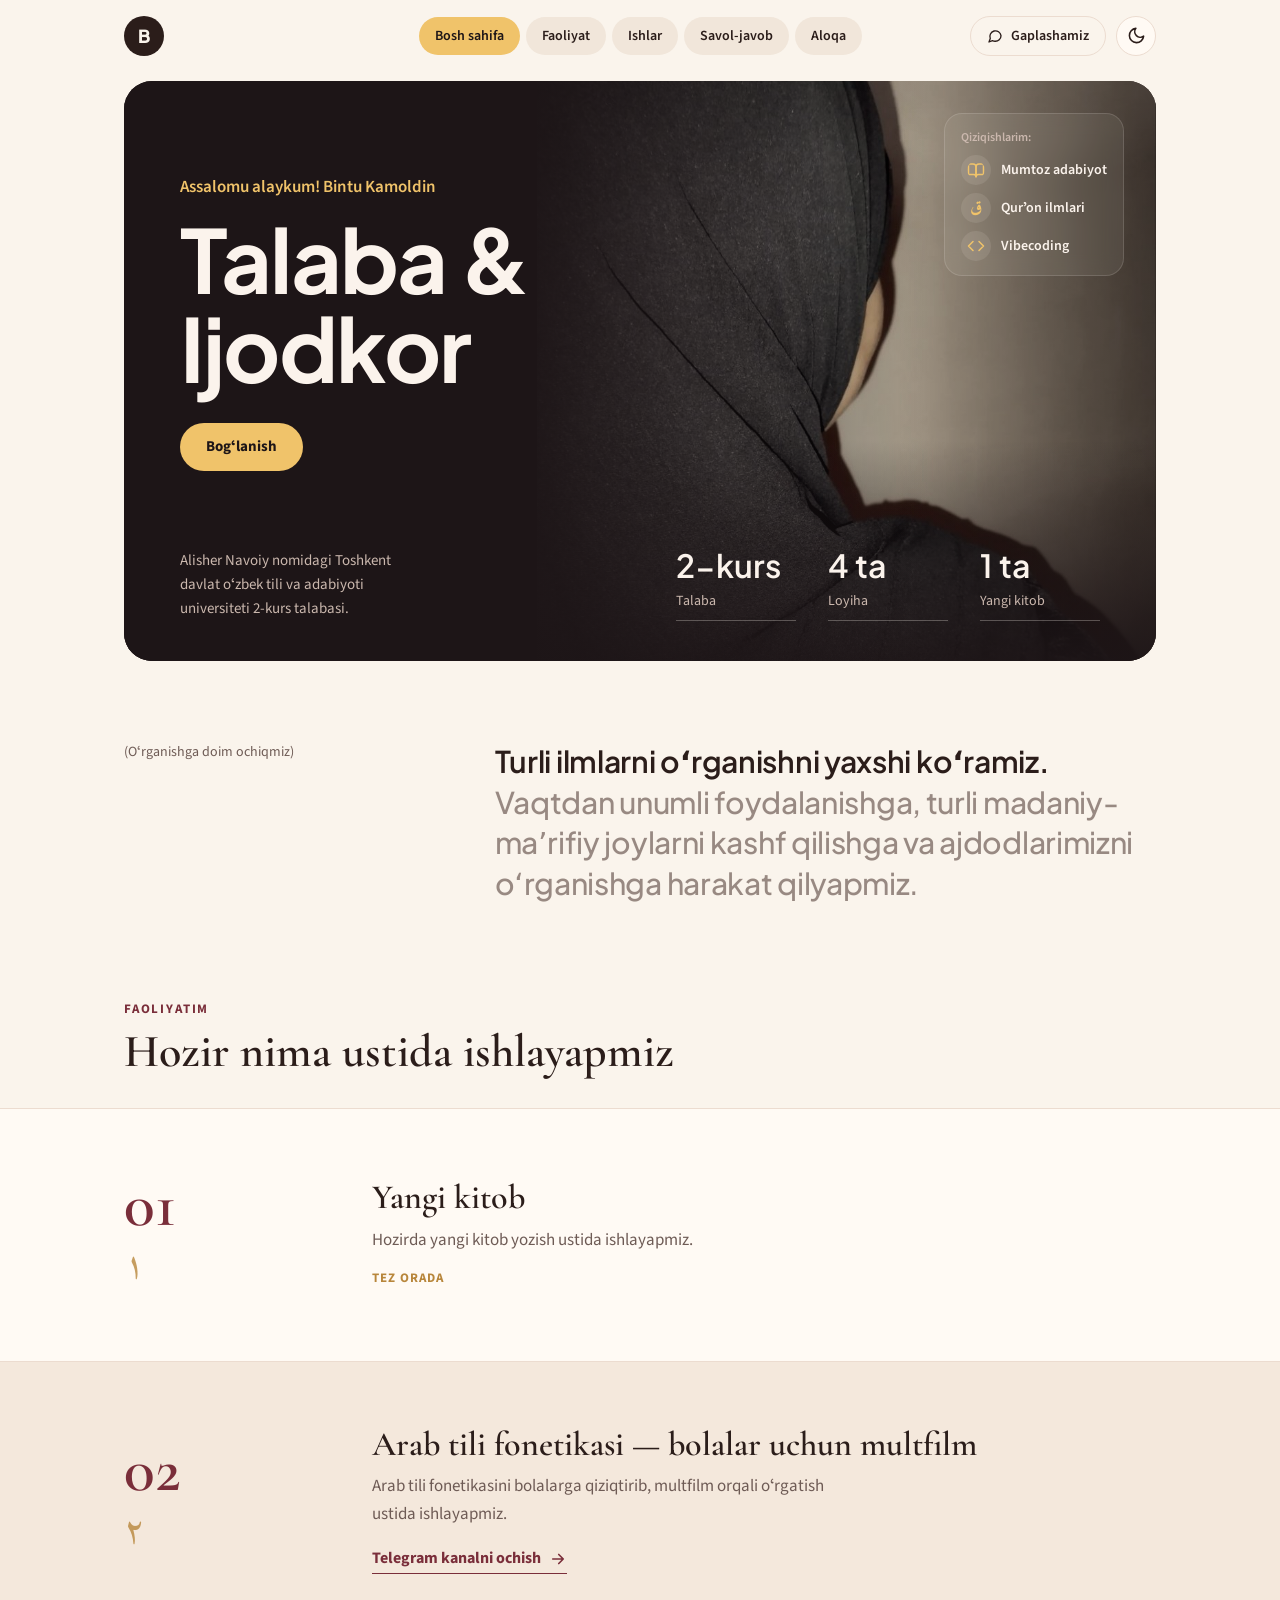
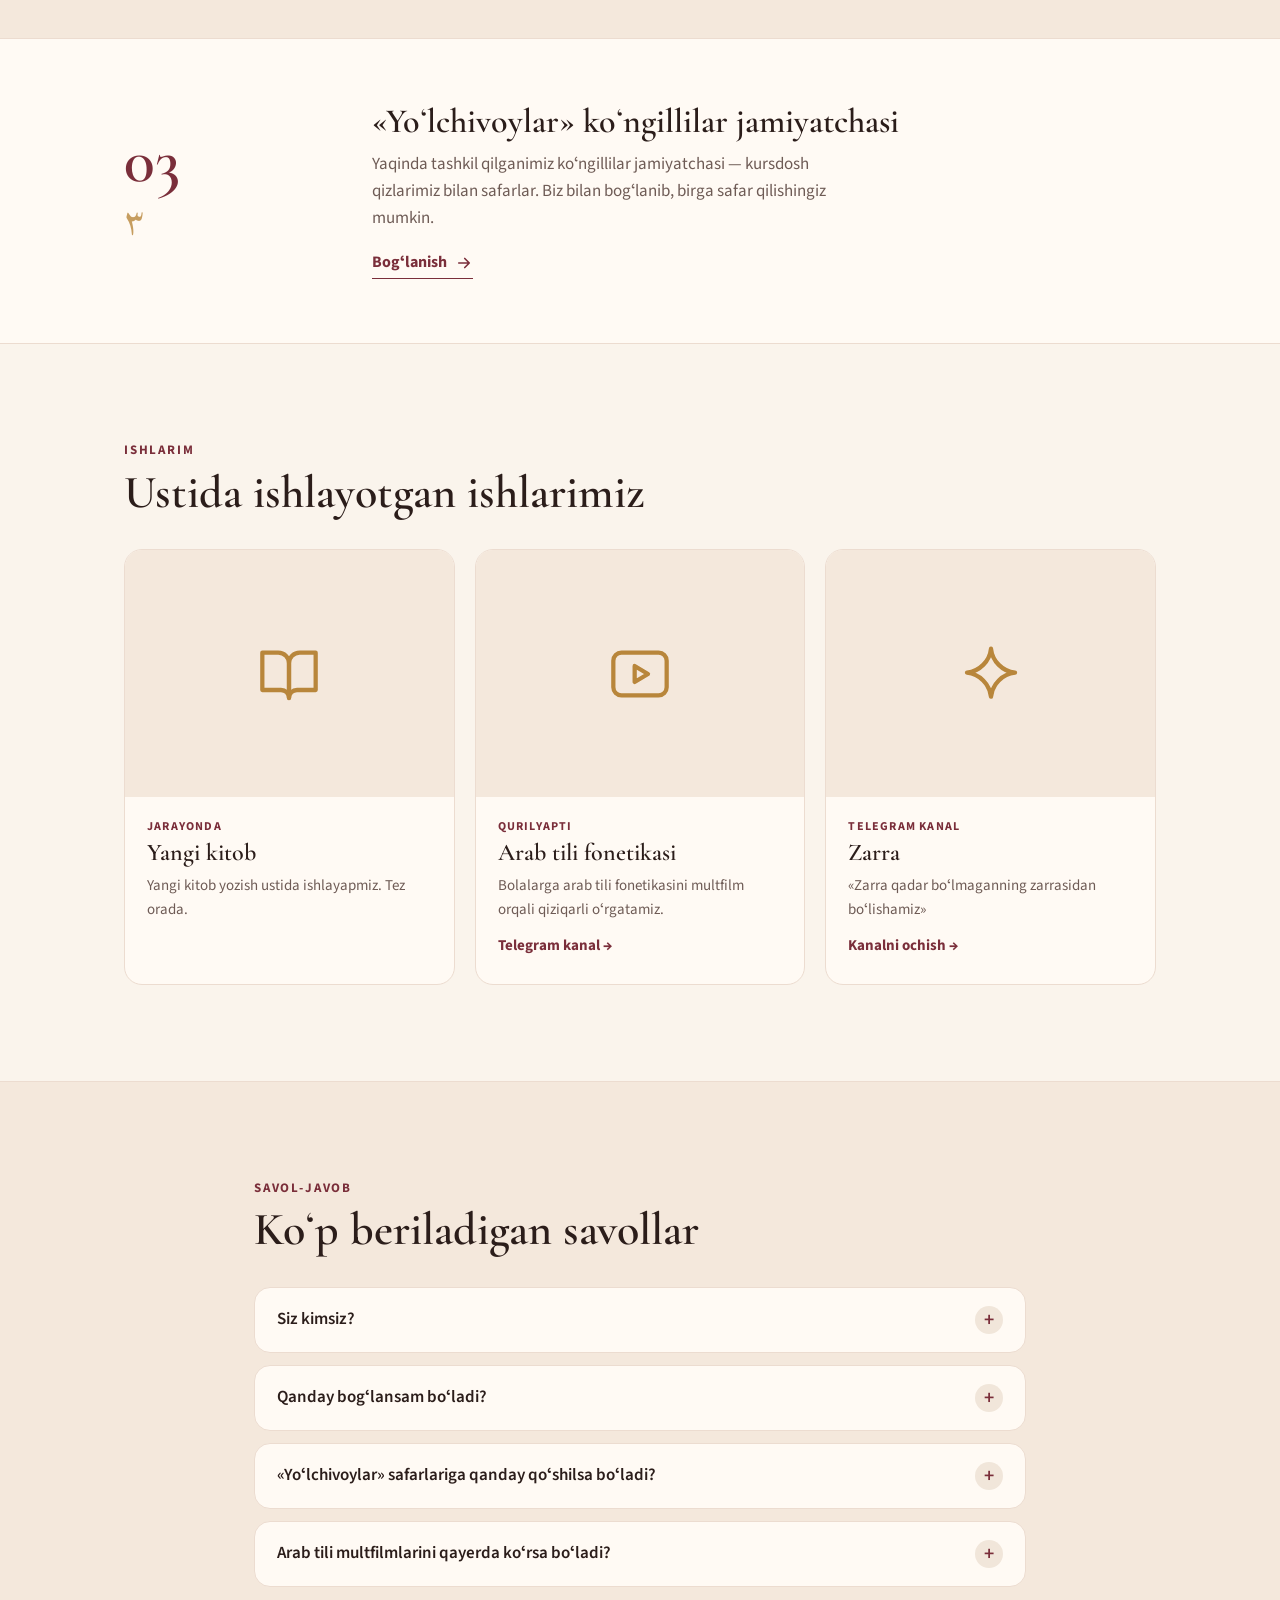
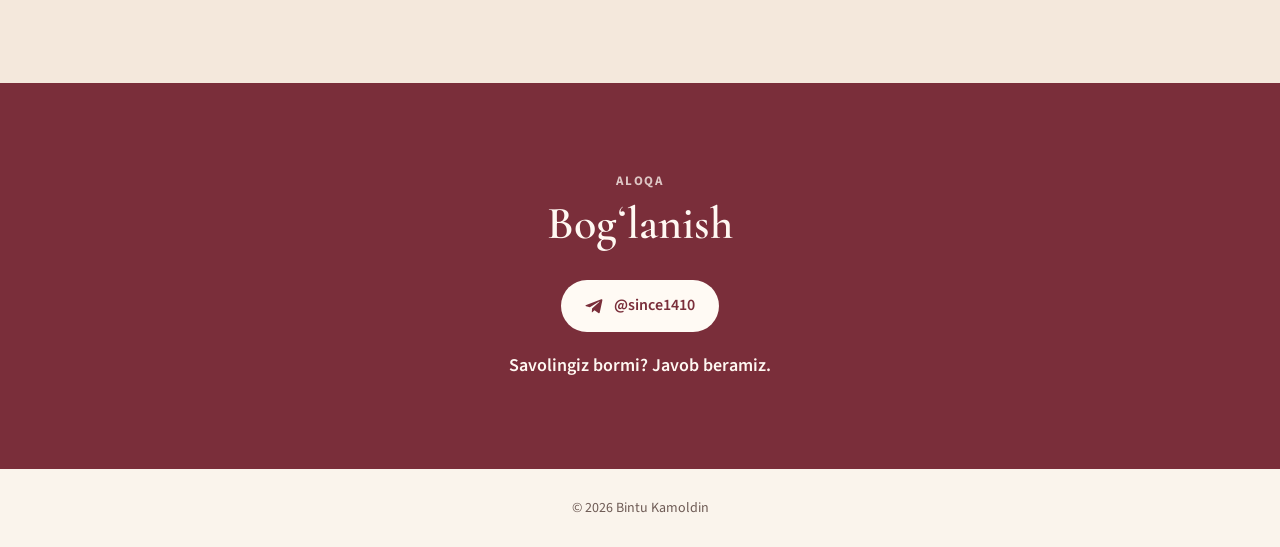
==== commit 024df6da: "Telefon raqami saytdan olib tashlandi, Telegram qoldi Co-Authored-By: Claude Opus 5.5 <noreply@anthr" ====
--- a/Durdona/index.html
+++ b/Durdona/index.html
@@ -199,7 +199,7 @@
           </details>
           <details class="faq-item">
             <summary>Qanday bogʻlansam boʻladi?</summary>
-            <p>Telegramda <a href="https://t.me/since1410" target="_blank" rel="noopener">@since1410</a> ga yozing yoki <a href="tel:+998777845307">+998 77 784 53 07</a> raqamiga qoʻngʻiroq qiling. Javob beramiz.</p>
+            <p>Telegramda <a href="https://t.me/since1410" target="_blank" rel="noopener">@since1410</a> ga yozing. Javob beramiz.</p>
           </details>
           <details class="faq-item">
             <summary>«Yoʻlchivoylar» safarlariga qanday qoʻshilsa boʻladi?</summary>
@@ -219,11 +219,7 @@
         <p class="eyebrow eyebrow-light">Aloqa</p>
         <h2>Bogʻlanish</h2>
         <div class="actions actions-center">
-          <a class="btn btn-light" href="tel:+998777845307">
-            <svg viewBox="0 0 24 24" fill="none" stroke="currentColor" stroke-width="2" stroke-linecap="round" stroke-linejoin="round" aria-hidden="true"><path d="M22 16.9v3a2 2 0 0 1-2.2 2 19.8 19.8 0 0 1-8.6-3.1 19.5 19.5 0 0 1-6-6A19.8 19.8 0 0 1 2.1 4.2 2 2 0 0 1 4.1 2h3a2 2 0 0 1 2 1.7c.1.9.4 1.8.7 2.7a2 2 0 0 1-.5 2.1L8 9.8a16 16 0 0 0 6 6l1.3-1.3a2 2 0 0 1 2.1-.4c.9.3 1.8.6 2.7.7a2 2 0 0 1 1.7 2z"/></svg>
-            +998 77 784 53 07
-          </a>
-          <a class="btn btn-ghost" href="https://t.me/since1410" target="_blank" rel="noopener">
+          <a class="btn btn-light" href="https://t.me/since1410" target="_blank" rel="noopener">
             <svg viewBox="0 0 24 24" fill="currentColor" aria-hidden="true"><path d="M21.9 4.3 18.7 19.4c-.2 1.1-.9 1.3-1.8.8l-4.9-3.6-2.4 2.3c-.3.3-.5.5-1 .5l.3-5 9.1-8.2c.4-.4-.1-.6-.6-.2L6.2 13.1l-4.8-1.5c-1-.3-1.1-1 .2-1.5L20.5 2.8c.9-.3 1.7.2 1.4 1.5z"/></svg>
             @since1410
           </a>
